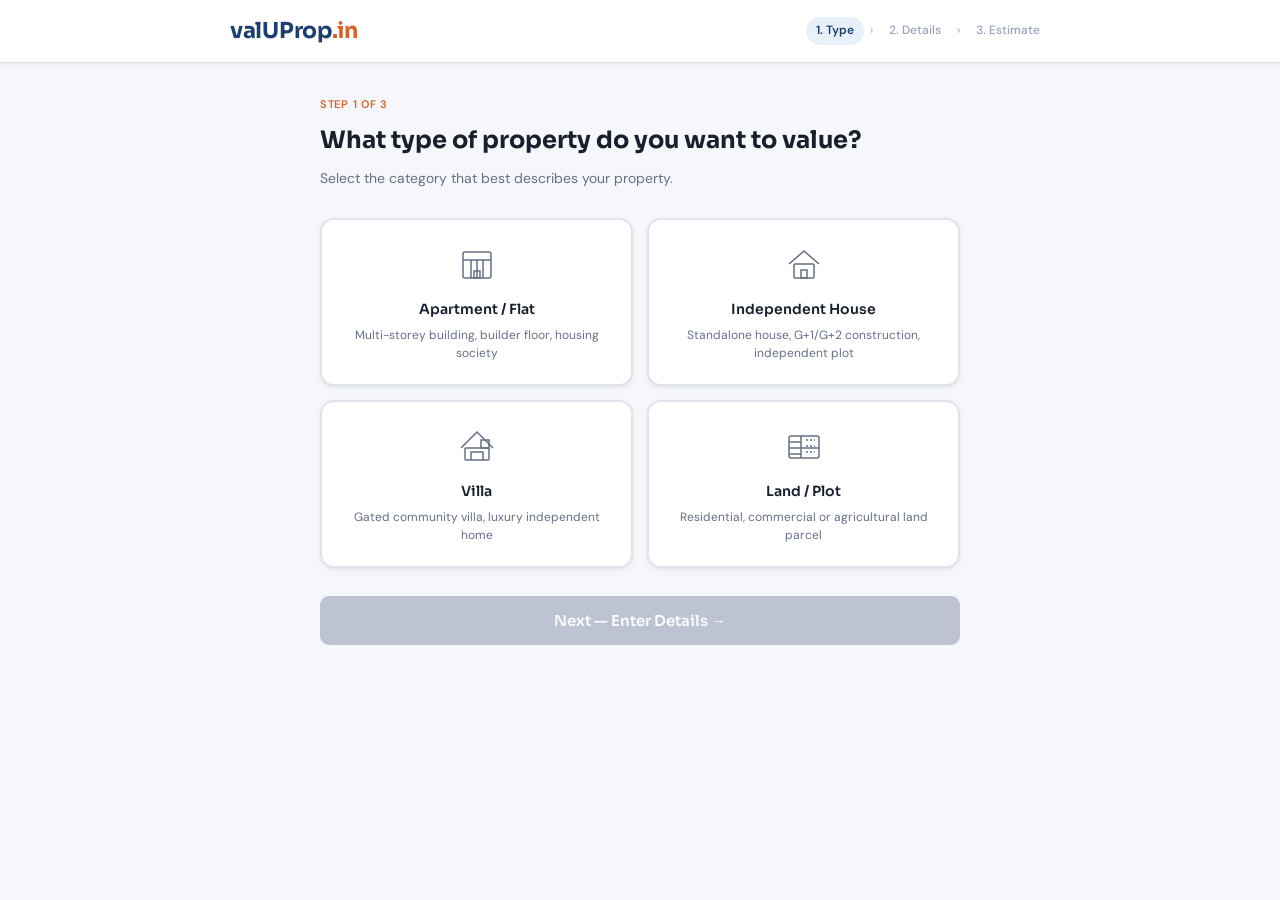
==== detail.html @ aa7cb52e "Initial valUProp.in MVP" ====
<!DOCTYPE html>
<html lang="en">
<head>
  <meta charset="UTF-8"/>
  <meta name="viewport" content="width=device-width, initial-scale=1.0"/>
  <title>Valuation Report — valUProp.in</title>
  <link rel="preconnect" href="https://fonts.googleapis.com">
  <link href="https://fonts.googleapis.com/css2?family=Sora:wght@400;500;600;700&family=DM+Sans:wght@400;500&display=swap" rel="stylesheet">
  <link rel="stylesheet" href="css/style.css"/>
  <style>
    /* Report-specific styles */
    .report-wrap { max-width: 680px; margin: 0 auto; padding: 24px 20px 60px; }

    .report-hero {
      background: var(--brand); border-radius: var(--radius);
      padding: 26px 28px; margin-bottom: 16px; color: white;
    }
    .report-hero-top {
      display: flex; justify-content: space-between; align-items: flex-start;
      margin-bottom: 14px;
    }
    .report-ref { font-size: 11px; opacity: 0.6; }
    .report-paid-tag {
      background: rgba(255,255,255,0.15); color: white;
      font-size: 11px; font-weight: 600; padding: 4px 12px;
      border-radius: 20px; letter-spacing: 0.4px;
    }
    .report-address { font-size: 13px; opacity: 0.75; margin-bottom: 14px; }
    .report-value-label {
      font-size: 11px; font-weight: 700; letter-spacing: 0.8px;
      text-transform: uppercase; opacity: 0.7; margin-bottom: 8px;
    }
    .report-value {
      font-family: var(--font-head); font-size: 34px; font-weight: 700;
      line-height: 1.1; margin-bottom: 6px;
    }
    .report-value-sub { font-size: 12px; opacity: 0.7; margin-bottom: 12px; }
    .confidence-pill {
      display: inline-flex; align-items: center; gap: 6px;
      padding: 5px 14px; border-radius: 20px; font-size: 13px; font-weight: 600;
    }
    .confidence-high   { background: var(--success); color: white; }
    .confidence-medium { background: #D97706; color: white; }
    .confidence-low    { background: var(--danger); color: white; }
    .confidence-warn {
      margin-top: 10px; padding: 10px 14px;
      background: rgba(255,255,255,0.1); border-radius: var(--radius-sm);
      font-size: 12px; line-height: 1.5; opacity: 0.9;
    }

    .section-card {
      background: var(--surface); border: 1px solid var(--border);
      border-radius: var(--radius); overflow: hidden;
      margin-bottom: 12px; box-shadow: var(--shadow-sm);
    }
    .section-head {
      display: flex; align-items: center; gap: 10px;
      padding: 13px 18px; border-bottom: 1px solid var(--border);
      background: var(--bg);
    }
    .section-letter {
      width: 28px; height: 28px; border-radius: 7px;
      background: var(--brand); color: white;
      font-family: var(--font-head); font-size: 13px; font-weight: 700;
      display: flex; align-items: center; justify-content: center; flex-shrink: 0;
    }
    .section-title {
      font-family: var(--font-head); font-size: 14px; font-weight: 600;
      color: var(--text);
    }
    .section-body { padding: 16px 18px; }
    .section-body p {
      font-size: 14px; color: var(--muted); line-height: 1.7; margin: 0;
    }

    .data-table { width: 100%; border-collapse: collapse; }
    .data-table td {
      padding: 10px 0; border-bottom: 1px solid var(--border);
      font-size: 13px;
    }
    .data-table td:first-child { color: var(--muted); }
    .data-table td:last-child {
      text-align: right; color: var(--text); font-weight: 500;
    }
    .data-table tr:last-child td { border-bottom: none; }

    .risk-list {
      list-style: none; display: flex; flex-direction: column; gap: 8px;
    }
    .risk-list li {
      display: flex; gap: 10px; align-items: flex-start;
      font-size: 14px; color: var(--muted); line-height: 1.55;
    }
    .risk-dot {
      width: 6px; height: 6px; border-radius: 50%; background: var(--accent);
      flex-shrink: 0; margin-top: 6px;
    }

    .comp-list { display: flex; flex-direction: column; gap: 0; }
    .comp-item {
      padding: 12px 0; border-bottom: 1px solid var(--border);
      display: flex; justify-content: space-between; align-items: flex-start;
      gap: 12px;
    }
    .comp-item:last-child { border-bottom: none; }
    .comp-desc { font-size: 13px; color: var(--text); font-weight: 500; margin-bottom: 2px; }
    .comp-source { font-size: 12px; color: var(--muted-light); }
    .comp-price { font-size: 14px; font-weight: 600; color: var(--brand); white-space: nowrap; }

    .disclaimer-card {
      background: var(--bg); border: 1px solid var(--border);
      border-radius: var(--radius-sm); padding: 14px 18px;
      font-size: 12px; color: var(--muted-light); line-height: 1.65;
      margin-bottom: 12px;
    }

    .report-actions { display: flex; gap: 10px; margin-bottom: 24px; }
    .btn-print {
      flex: 1; padding: 13px; background: var(--brand); color: white;
      border: none; border-radius: var(--radius-sm);
      font-size: 14px; font-weight: 600; font-family: var(--font-head);
      cursor: pointer; transition: all 0.15s;
    }
    .btn-print:hover { background: var(--brand-dark); }
    .btn-share {
      padding: 13px 20px; background: none; color: var(--brand);
      border: 1.5px solid var(--brand); border-radius: var(--radius-sm);
      font-size: 14px; font-weight: 600; font-family: var(--font-body);
      cursor: pointer; transition: all 0.15s; white-space: nowrap;
    }
    .btn-share:hover { background: var(--brand-light); }

    /* Loading state */
    .report-loading {
      text-align: center; padding: 80px 20px;
    }
    .report-loading .spinner-ring {
      width: 52px; height: 52px; margin: 0 auto 20px;
      border: 3px solid var(--brand-light); border-top-color: var(--brand);
      border-radius: 50%; animation: spin 0.9s linear infinite;
    }
    @keyframes spin { to { transform: rotate(360deg); } }

    @media print {
      .navbar, .report-actions, .btn-back-nav { display: none !important; }
      .report-wrap { padding: 0; }
      .section-card { break-inside: avoid; }
    }
  </style>
</head>
<body>

  <nav class="navbar">
    <div class="nav-inner">
      <a href="index.html" class="logo">valUProp<span class="logo-dot">.in</span></a>
      <a href="estimate.html" class="btn-back-nav">New estimate →</a>
    </div>
  </nav>

  <main class="report-wrap">

    <!-- Loading state (shown while polling) -->
    <div class="report-loading" id="report-loading">
      <div class="spinner-ring"></div>
      <div style="font-family:var(--font-head);font-size:18px;font-weight:600;margin-bottom:8px;">
        Generating your report…
      </div>
      <p style="font-size:14px;color:var(--muted);">
        Our AI is analysing your property. This takes 10–20 seconds.
      </p>
    </div>

    <!-- Report content (hidden until loaded) -->
    <div id="report-content" style="display:none;">

      <!-- Hero banner -->
      <div class="report-hero">
        <div class="report-hero-top">
          <div class="report-ref" id="r-ref">VUP-00000</div>
          <div class="report-paid-tag">✓ Report Unlocked</div>
        </div>
        <div class="report-address" id="r-address">Property address</div>
        <div class="report-value-label">ESTIMATED MARKET VALUE</div>
        <div class="report-value" id="r-value">Loading…</div>
        <div class="report-value-sub">Excl. registration charges &amp; taxes</div>
        <div class="confidence-pill" id="r-confidence-pill">
          <span id="r-confidence-text">Loading…</span>
        </div>
        <div id="r-confidence-warn" class="confidence-warn" style="display:none;">
          ⚠️ Confidence below 70% — we recommend consulting a registered valuer before transacting.
        </div>
      </div>

      <!-- Actions -->
      <div class="report-actions">
        <button class="btn-print" id="btn-download" onclick="downloadPdf()">⬇ Download PDF</button>
        <button class="btn-print" onclick="window.print()" style="background:var(--muted);">🖨️ Print</button>
        <button class="btn-share" onclick="shareReport()">📲 Share</button>
      </div>

      <!-- Section A -->
      <div class="section-card">
        <div class="section-head">
          <div class="section-letter">A</div>
          <div class="section-title">Asset Overview</div>
        </div>
        <div class="section-body"><p id="sec-a"></p></div>
      </div>

      <!-- Section B -->
      <div class="section-card">
        <div class="section-head">
          <div class="section-letter">B</div>
          <div class="section-title">Micro-Market Context</div>
        </div>
        <div class="section-body"><p id="sec-b"></p></div>
      </div>

      <!-- Section C -->
      <div class="section-card">
        <div class="section-head">
          <div class="section-letter">C</div>
          <div class="section-title">Observed Pricing Signals</div>
        </div>
        <div class="section-body">
          <table class="data-table" id="sec-c-table" style="margin-bottom:12px;"></table>
          <p id="sec-c-content" style="font-size:13px;color:var(--muted);line-height:1.65;"></p>
        </div>
      </div>

      <!-- Section D -->
      <div class="section-card">
        <div class="section-head">
          <div class="section-letter">D</div>
          <div class="section-title">Valuation Build-Up</div>
        </div>
        <div class="section-body">
          <table class="data-table" id="sec-d-table" style="margin-bottom:12px;"></table>
          <p id="sec-d-content" style="font-size:13px;color:var(--muted);line-height:1.65;"></p>
        </div>
      </div>

      <!-- Section E -->
      <div class="section-card" style="border-color: var(--brand);">
        <div class="section-head" style="background: var(--brand-light);">
          <div class="section-letter">E</div>
          <div class="section-title">Independent Value Opinion</div>
        </div>
        <div class="section-body">
          <div id="sec-e-range" style="font-family:var(--font-head);font-size:22px;font-weight:700;
            color:var(--brand);margin-bottom:8px;"></div>
          <p id="sec-e-content" style="font-size:14px;color:var(--muted);line-height:1.65;margin:0;"></p>
        </div>
      </div>

      <!-- Section F -->
      <div class="section-card">
        <div class="section-head">
          <div class="section-letter">F</div>
          <div class="section-title">Risk &amp; Due Diligence Focus Areas</div>
        </div>
        <div class="section-body">
          <ul class="risk-list" id="sec-f-list"></ul>
        </div>
      </div>

      <!-- Comparables -->
      <div class="section-card" id="comp-card" style="display:none;">
        <div class="section-head">
          <div class="section-letter" style="background:var(--muted);">~</div>
          <div class="section-title">Comparable Pricing References</div>
        </div>
        <div class="section-body">
          <div class="comp-list" id="comp-list"></div>
        </div>
      </div>

      <!-- Disclaimer -->
      <div class="disclaimer-card" id="sec-g"></div>

      <div style="text-align:center;font-size:12px;color:var(--muted-light);padding-bottom:8px;">
        Report emailed to <span id="r-email">your email address</span>.
        Valid for 48 hours from generation. Ref: <span id="r-ref-bottom"></span>
      </div>

    </div><!-- end report-content -->
  </main>

  <script src="js/estimate.js"></script>
  <script src="js/detail.js"></script>
</body>
</html>
---- css/style.css ----
/* =============================================
   ValUprop.in — Stylesheet (Mobile-First)
   ============================================= */

@import url('https://fonts.googleapis.com/css2?family=Sora:wght@400;500;600;700&family=DM+Sans:wght@400;500&display=swap');

*, *::before, *::after { box-sizing: border-box; margin: 0; padding: 0; }

:root {
  --brand:         #1B3F6E;
  --brand-dark:    #122d52;
  --brand-light:   #E8F0FA;
  --brand-mid:     #3461A0;
  --accent:        #D95F2B;
  --accent-light:  #FDF0EA;
  --gold:          #C49A3C;
  --gold-light:    #FBF5E4;
  --success:       #1A7A4A;
  --success-light: #E5F5EE;
  --danger:        #B91C1C;
  --bg:            #F6F7FA;
  --surface:       #FFFFFF;
  --border:        #E0E4EC;
  --border-dark:   #C5CBDA;
  --text:          #18202E;
  --muted:         #657085;
  --muted-light:   #98A2B8;
  --radius:        14px;
  --radius-sm:     9px;
  --shadow-sm:     0 1px 3px rgba(0,0,0,0.06), 0 2px 8px rgba(0,0,0,0.04);
  --shadow:        0 2px 8px rgba(0,0,0,0.07), 0 6px 24px rgba(0,0,0,0.05);
  --font-head:     'Sora', sans-serif;
  --font-body:     'DM Sans', sans-serif;
}

html { font-size: 16px; scroll-behavior: smooth; }
body { font-family: var(--font-body); background: var(--bg); color: var(--text); line-height: 1.65; min-height: 100vh; }
a { color: var(--brand); text-decoration: none; }
a:hover { text-decoration: underline; }
button { cursor: pointer; font-family: var(--font-body); }

/* =============================================
   NAVBAR
   ============================================= */
.navbar {
  background: var(--surface);
  border-bottom: 1px solid var(--border);
  position: sticky; top: 0; z-index: 100;
  box-shadow: 0 1px 4px rgba(0,0,0,0.05);
}
.nav-inner {
  max-width: 860px; margin: 0 auto;
  padding: 13px 20px;
  display: flex; align-items: center; justify-content: space-between; gap: 16px;
}
.logo {
  font-family: var(--font-head); font-size: 22px; font-weight: 700;
  color: var(--brand); display: inline-flex; align-items: center; gap: 0;
  text-decoration: none; letter-spacing: -0.3px;
}
.logo-icon {
  width: 30px; height: 30px; background: var(--brand);
  border-radius: 7px; display: flex; align-items: center; justify-content: center;
  flex-shrink: 0;
}
.logo-dot { color: var(--accent); }
.nav-links { display: flex; gap: 22px; }
.nav-links a { font-size: 14px; color: var(--muted); font-weight: 500; }
.nav-links a:hover { color: var(--brand); text-decoration: none; }
.nav-cta {
  font-size: 13px; font-weight: 600;
  padding: 8px 16px; border-radius: 20px;
  background: var(--brand); color: white;
  white-space: nowrap; font-family: var(--font-head);
}
.nav-cta:hover { background: var(--brand-dark); text-decoration: none; }
.btn-back-nav {
  font-size: 13px; color: var(--muted);
  padding: 7px 14px; border: 1px solid var(--border);
  border-radius: 20px; background: var(--bg); font-weight: 500;
  transition: all 0.15s;
}
.btn-back-nav:hover { color: var(--brand); border-color: var(--brand); background: var(--brand-light); text-decoration: none; }

/* Progress steps (estimate flow) */
.progress-bar-wrap {
  display: flex; align-items: center; gap: 6px;
}
.progress-step {
  font-size: 12px; font-weight: 500; color: var(--muted-light);
  padding: 4px 10px; border-radius: 20px;
}
.progress-step.active {
  background: var(--brand-light); color: var(--brand); font-weight: 600;
}
.progress-step.done { color: var(--success); }
.progress-sep { font-size: 12px; color: var(--muted-light); }

/* =============================================
   LANDING PAGE — HERO
   ============================================= */
.landing-body { background: var(--surface); }

.hero-section {
  max-width: 860px; margin: 0 auto;
  padding: 48px 20px 60px;
  display: grid;
  grid-template-columns: 1fr 1fr;
  gap: 40px;
  align-items: start;
}
.hero-inner { padding-top: 8px; }
.hero-eyebrow {
  font-size: 12px; font-weight: 600; letter-spacing: 0.6px;
  text-transform: uppercase; color: var(--accent);
  margin-bottom: 16px;
}
.hero-h1 {
  font-family: var(--font-head); font-size: 42px; font-weight: 700;
  line-height: 1.15; color: var(--text); margin-bottom: 18px;
}
.hero-accent { color: var(--accent); }
.hero-sub {
  font-size: 17px; color: var(--muted); line-height: 1.65;
  margin-bottom: 28px;
}
.cta-btn-hero {
  display: inline-block;
  background: var(--accent); color: white;
  font-family: var(--font-head); font-size: 16px; font-weight: 600;
  padding: 15px 28px; border-radius: var(--radius-sm);
  border: none; text-decoration: none; transition: all 0.15s;
  margin-bottom: 14px;
}
.cta-btn-hero:hover { background: #c0511f; transform: translateY(-1px); text-decoration: none; }
.hero-note { font-size: 12px; color: var(--muted-light); margin-bottom: 36px; }

.trust-badges { display: flex; flex-direction: column; gap: 14px; }
.trust-badge {
  display: flex; align-items: flex-start; gap: 12px;
  padding: 13px 16px;
  background: var(--bg); border: 1px solid var(--border);
  border-radius: var(--radius-sm);
}
.trust-icon-wrap {
  width: 36px; height: 36px; border-radius: 8px;
  background: var(--brand-light); color: var(--brand);
  display: flex; align-items: center; justify-content: center; flex-shrink: 0;
}
.trust-title { font-size: 14px; font-weight: 600; color: var(--text); margin-bottom: 2px; }
.trust-sub { font-size: 12px; color: var(--muted); }

/* Sample report card */
.sample-wrap { position: relative; }
.sample-label {
  font-size: 11px; font-weight: 600; letter-spacing: 0.6px;
  text-transform: uppercase; color: var(--muted); margin-bottom: 10px;
}
.sample-card {
  background: var(--surface); border: 1px solid var(--border);
  border-radius: var(--radius); box-shadow: var(--shadow);
  overflow: hidden;
}
.sample-header {
  background: var(--brand); padding: 14px 18px;
  display: flex; align-items: center; justify-content: space-between;
}
.sample-brand {
  font-family: var(--font-head); font-size: 16px; font-weight: 700; color: white;
}
.sample-brand span { color: #FFD580; }
.sample-type-tag {
  font-size: 11px; color: rgba(255,255,255,0.7);
  background: rgba(255,255,255,0.12); padding: 3px 10px; border-radius: 20px;
}
.sample-address {
  padding: 12px 18px; font-size: 13px; color: var(--muted);
  border-bottom: 1px solid var(--border);
}
.sample-value-block {
  padding: 16px 18px; border-bottom: 1px solid var(--border);
}
.sample-value-label { font-size: 11px; font-weight: 600; letter-spacing: 0.5px; text-transform: uppercase; color: var(--muted); margin-bottom: 6px; }
.sample-value {
  font-family: var(--font-head); font-size: 24px; font-weight: 700;
  color: var(--brand); margin-bottom: 4px;
}
.sample-confidence {
  font-size: 12px; color: var(--success);
  background: var(--success-light); display: inline-block;
  padding: 2px 10px; border-radius: 20px;
}
.sample-sections { padding: 10px 0; }
.sample-sec {
  padding: 7px 18px; font-size: 13px; color: var(--text);
  border-bottom: 1px solid var(--border); display: flex; align-items: center; gap: 8px;
}
.sample-sec:last-child { border-bottom: none; }
.sample-sec-blur {
  filter: blur(4px); color: var(--muted); user-select: none;
  opacity: 0.5;
}
.sample-unlock {
  padding: 12px 18px; text-align: center;
  font-size: 13px; font-weight: 600; color: var(--accent);
  background: var(--accent-light); cursor: pointer;
}

/* =============================================
   LANDING SECTIONS
   ============================================= */
.section {
  padding: 64px 20px;
  background: var(--bg);
}
.section:nth-child(even) { background: var(--surface); }
.section-inner { max-width: 860px; margin: 0 auto; }
.section-eyebrow {
  font-size: 11px; font-weight: 600; letter-spacing: 0.8px;
  text-transform: uppercase; color: var(--accent); margin-bottom: 10px;
}
.section-h2 {
  font-family: var(--font-head); font-size: 28px; font-weight: 700;
  color: var(--text); margin-bottom: 36px;
}
.section-cta-wrap { text-align: center; margin-top: 36px; }
.cta-btn {
  display: inline-block;
  background: var(--brand); color: white;
  font-family: var(--font-head); font-size: 15px; font-weight: 600;
  padding: 14px 28px; border-radius: var(--radius-sm);
  border: none; text-decoration: none; transition: all 0.15s;
}
.cta-btn:hover { background: var(--brand-dark); transform: translateY(-1px); text-decoration: none; }

/* Steps grid */
.steps-grid {
  display: flex; align-items: flex-start;
  gap: 12px; flex-wrap: wrap;
}
.step-card {
  flex: 1; min-width: 160px;
  background: var(--surface); border: 1px solid var(--border);
  border-radius: var(--radius); padding: 20px 18px;
  box-shadow: var(--shadow-sm);
}
.step-num {
  width: 36px; height: 36px; border-radius: 50%;
  background: var(--brand); color: white;
  font-family: var(--font-head); font-size: 16px; font-weight: 700;
  display: flex; align-items: center; justify-content: center;
  margin-bottom: 12px;
}
.step-title { font-size: 14px; font-weight: 600; color: var(--text); margin-bottom: 6px; }
.step-desc { font-size: 13px; color: var(--muted); line-height: 1.55; }
.step-arrow { font-size: 22px; color: var(--muted-light); padding-top: 30px; flex-shrink: 0; }

/* Report sections grid */
.report-sections-grid {
  display: grid; grid-template-columns: 1fr 1fr;
  gap: 14px;
}
.report-sec-item {
  display: flex; gap: 14px; align-items: flex-start;
  padding: 16px 18px;
  background: var(--surface); border: 1px solid var(--border);
  border-radius: var(--radius-sm);
  box-shadow: var(--shadow-sm);
}
.report-sec-letter {
  width: 32px; height: 32px; border-radius: 8px;
  background: var(--brand); color: white;
  font-family: var(--font-head); font-size: 14px; font-weight: 700;
  display: flex; align-items: center; justify-content: center; flex-shrink: 0;
}
.report-sec-title { font-size: 14px; font-weight: 600; color: var(--text); margin-bottom: 4px; }
.report-sec-desc { font-size: 13px; color: var(--muted); line-height: 1.5; }

/* FAQ */
.faq-inner { max-width: 680px; }
.faq-list { display: flex; flex-direction: column; gap: 0; }
.faq-item { border-bottom: 1px solid var(--border); }
.faq-item:first-child { border-top: 1px solid var(--border); }
.faq-q {
  display: flex; justify-content: space-between; align-items: center;
  width: 100%; padding: 18px 0;
  background: none; border: none; text-align: left;
  font-size: 15px; font-weight: 500; color: var(--text); gap: 12px;
  cursor: pointer;
}
.faq-q:hover { color: var(--brand); }
.faq-chevron { font-size: 22px; font-weight: 400; color: var(--muted); flex-shrink: 0; }
.faq-a {
  font-size: 14px; color: var(--muted); line-height: 1.7;
  max-height: 0; overflow: hidden; transition: max-height 0.3s ease, padding 0.2s;
  padding-bottom: 0;
}
.faq-item.open .faq-a {
  max-height: 300px; padding-bottom: 18px;
}

/* FOOTER */
.footer {
  background: #111827; color: white;
  padding: 48px 20px 24px;
}
.footer-inner { max-width: 860px; margin: 0 auto; }
.footer-top {
  display: grid; grid-template-columns: 1fr 2fr;
  gap: 40px; margin-bottom: 36px;
}
.footer-brand .logo { color: white; }
.footer-brand .logo-dot { color: #FFD580; }
.footer-tagline { font-size: 13px; color: #9CA3AF; line-height: 1.6; margin-top: 8px; }
.footer-links-wrap { display: grid; grid-template-columns: 1fr 1fr 1fr; gap: 20px; }
.footer-col-head { font-size: 11px; font-weight: 600; letter-spacing: 0.7px; text-transform: uppercase; color: #6B7280; margin-bottom: 12px; }
.footer-link { display: block; font-size: 13px; color: #9CA3AF; margin-bottom: 8px; }
.footer-link:hover { color: white; text-decoration: none; }
.footer-bottom {
  border-top: 1px solid #1F2937; padding-top: 20px;
  display: flex; flex-direction: column; gap: 6px;
}
.footer-bottom p { font-size: 12px; color: #4B5563; }

/* =============================================
   ESTIMATE FLOW
   ============================================= */
.form-main {
  max-width: 680px; margin: 0 auto; padding: 32px 20px 60px;
}
.form-step { display: none; }
.form-step.active { display: block; }

.form-header { margin-bottom: 28px; }
.form-step-label {
  font-size: 11px; font-weight: 600; letter-spacing: 0.7px;
  text-transform: uppercase; color: var(--accent); margin-bottom: 8px;
}
.form-h1 {
  font-family: var(--font-head); font-size: 24px; font-weight: 700;
  color: var(--text); margin-bottom: 6px;
}
.form-sub { font-size: 14px; color: var(--muted); }

/* Property type cards */
.prop-type-grid {
  display: grid; grid-template-columns: 1fr 1fr;
  gap: 14px; margin-bottom: 28px;
}
.prop-type-card {
  padding: 22px 18px; border-radius: var(--radius);
  border: 2px solid var(--border);
  background: var(--surface); cursor: pointer;
  text-align: center; transition: all 0.15s;
  box-shadow: var(--shadow-sm);
}
.prop-type-card:hover {
  border-color: var(--brand-mid); background: var(--brand-light);
}
.prop-type-card.selected {
  border-color: var(--brand); background: var(--brand-light);
  box-shadow: 0 0 0 3px rgba(27,63,110,0.1);
}
.prop-type-icon {
  margin: 0 auto 12px;
  color: var(--muted); width: 44px; height: 44px;
  display: flex; align-items: center; justify-content: center;
}
.prop-type-card.selected .prop-type-icon { color: var(--brand); }
.prop-type-name {
  font-family: var(--font-head); font-size: 14px; font-weight: 600;
  color: var(--text); margin-bottom: 5px;
}
.prop-type-desc { font-size: 12px; color: var(--muted); line-height: 1.5; }

/* Form card */
.form-card {
  background: var(--surface); border: 1px solid var(--border);
  border-radius: var(--radius); box-shadow: var(--shadow);
  overflow: hidden; margin-bottom: 20px;
}
.form-section { padding: 20px 22px; }
.form-divider { height: 1px; background: var(--border); }
.section-label {
  font-size: 11px; font-weight: 600; letter-spacing: 0.7px;
  text-transform: uppercase; color: var(--muted-light); margin-bottom: 14px;
}

/* Fields */
.field-full { margin-bottom: 14px; }
.field-row { display: flex; gap: 14px; margin-bottom: 14px; }
.field-row:last-child { margin-bottom: 0; }
.field { flex: 1; min-width: 0; }
.field label, .field-full label {
  display: block; font-size: 12px; font-weight: 500;
  color: var(--muted); margin-bottom: 6px;
}
.field input, .field select, .field-full input, .field-full select {
  width: 100%; height: 42px; padding: 0 12px;
  border: 1px solid var(--border); border-radius: var(--radius-sm);
  background: var(--bg); color: var(--text);
  font-size: 14px; font-family: var(--font-body);
  appearance: none; transition: border-color 0.15s;
}
.field input:focus, .field select:focus,
.field-full input:focus, .field-full select:focus {
  outline: none; border-color: var(--brand); background: var(--surface);
}
.field-hint { font-size: 11px; color: var(--muted-light); margin-top: 5px; }

/* Address suggestions */
.address-suggestions {
  position: absolute; z-index: 50; width: 100%;
  background: var(--surface); border: 1px solid var(--border-dark);
  border-top: none; border-radius: 0 0 var(--radius-sm) var(--radius-sm);
  box-shadow: var(--shadow); max-height: 220px; overflow-y: auto;
}
.suggestion-item {
  padding: 11px 14px; font-size: 13px; color: var(--text);
  cursor: pointer; border-bottom: 1px solid var(--border);
}
.suggestion-item:hover { background: var(--brand-light); color: var(--brand); }
.suggestion-item:last-child { border-bottom: none; }
.field-full { position: relative; }

/* BHK grid */
.bhk-grid {
  display: grid; grid-template-columns: repeat(5, 1fr); gap: 8px;
}
.bhk-btn {
  padding: 10px 0; border-radius: var(--radius-sm);
  border: 1.5px solid var(--border); background: var(--bg);
  font-size: 13px; font-weight: 500; color: var(--muted);
  text-align: center; cursor: pointer; transition: all 0.12s;
  font-family: var(--font-body);
}
.bhk-btn:hover, .bhk-btn.selected {
  border-color: var(--brand); color: var(--brand); background: var(--brand-light); font-weight: 600;
}

/* Buttons */
.next-btn {
  display: block; width: 100%; padding: 15px;
  background: var(--brand); color: white;
  border: none; border-radius: var(--radius-sm);
  font-size: 15px; font-weight: 600; font-family: var(--font-head);
  transition: all 0.15s; margin-bottom: 12px;
}
.next-btn:hover:not(:disabled) { background: var(--brand-dark); transform: translateY(-1px); }
.next-btn:disabled { background: var(--muted-light); cursor: not-allowed; opacity: 0.6; }

.back-btn-form {
  padding: 12px 20px; background: none;
  border: 1px solid var(--border); border-radius: var(--radius-sm);
  font-size: 14px; color: var(--muted); font-family: var(--font-body);
  transition: all 0.15s;
}
.back-btn-form:hover { border-color: var(--brand); color: var(--brand); }

.step2-actions { display: flex; gap: 12px; align-items: center; }
.step2-actions .next-btn { flex: 1; margin: 0; }
.form-disclaimer { font-size: 11px; color: var(--muted-light); text-align: center; margin-top: 14px; }

/* =============================================
   LOADING PAGE
   ============================================= */
.loading-main {
  max-width: 480px; margin: 0 auto;
  padding: 60px 20px;
}
.loading-wrap { text-align: center; }
.loading-anim {
  width: 72px; height: 72px; margin: 0 auto 28px;
  position: relative;
}
.loading-ring {
  width: 72px; height: 72px;
  border: 3px solid var(--brand-light);
  border-top-color: var(--brand);
  border-radius: 50%;
  animation: spin 0.9s linear infinite;
}
.loading-shield {
  position: absolute; top: 50%; left: 50%;
  transform: translate(-50%, -50%);
  width: 36px; height: 36px; border-radius: 8px;
  background: var(--brand);
  display: flex; align-items: center; justify-content: center;
}
@keyframes spin { to { transform: rotate(360deg); } }
.loading-title {
  font-family: var(--font-head); font-size: 22px; font-weight: 600;
  margin-bottom: 8px; color: var(--text);
}
.loading-sub { font-size: 14px; color: var(--muted); margin-bottom: 36px; }

.loading-steps {
  display: flex; flex-direction: column; gap: 12px;
  margin-bottom: 28px; text-align: left;
}
.loading-step {
  display: flex; align-items: center; gap: 14px;
  padding: 13px 16px;
  background: var(--surface); border: 1px solid var(--border);
  border-radius: var(--radius-sm);
}
.ls-dot {
  width: 10px; height: 10px; border-radius: 50%; flex-shrink: 0;
}
.ls-dot.pending { background: var(--border-dark); }
.ls-dot.active { background: var(--accent); animation: pulse 0.8s ease-in-out infinite; }
.ls-dot.done { background: var(--success); }
@keyframes pulse { 0%,100%{opacity:1} 50%{opacity:0.3} }
.ls-text { display: flex; justify-content: space-between; align-items: center; flex: 1; }
.ls-label { font-size: 13px; color: var(--text); }
.ls-status { font-size: 12px; color: var(--muted-light); }

.loading-progress-bar {
  height: 6px; background: var(--border);
  border-radius: 3px; overflow: hidden; margin-bottom: 8px;
}
.loading-progress-fill {
  height: 100%; background: var(--brand); border-radius: 3px;
  width: 0; transition: width 0.6s ease;
}
.loading-pct { font-size: 12px; color: var(--muted); }

/* =============================================
   RESULTS PAGE
   ============================================= */
.results-main { max-width: 640px; margin: 0 auto; padding: 0 20px 60px; }

.results-property-bar {
  padding: 14px 0; border-bottom: 1px solid var(--border); margin-bottom: 24px;
}
.rpb-inner { display: flex; align-items: center; gap: 10px; }
.rpb-type-badge {
  font-size: 11px; font-weight: 600; padding: 4px 12px; border-radius: 20px;
  background: var(--brand-light); color: var(--brand);
}
.rpb-address { font-size: 14px; color: var(--muted); }

.free-estimate-block {
  background: var(--brand); border-radius: var(--radius);
  padding: 28px 26px; margin-bottom: 14px; color: white;
}
.feb-label {
  font-size: 11px; font-weight: 700; letter-spacing: 0.8px;
  opacity: 0.7; margin-bottom: 10px; text-transform: uppercase;
}
.feb-value {
  font-family: var(--font-head); font-size: 36px; font-weight: 700;
  margin-bottom: 6px; line-height: 1.1;
}
.feb-sub { font-size: 13px; opacity: 0.75; }

.teaser-insight-card {
  display: flex; align-items: flex-start; gap: 10px;
  padding: 14px 16px; border-radius: var(--radius-sm);
  background: var(--success-light); border: 1px solid #b6e0ca;
  font-size: 14px; color: #1a4730; margin-bottom: 20px;
}
.tic-icon { flex-shrink: 0; color: var(--success); margin-top: 1px; }

/* Blurred preview */
.blurred-preview {
  background: var(--surface); border: 1px solid var(--border);
  border-radius: var(--radius); overflow: hidden;
  margin-bottom: 20px; position: relative;
}
.bp-label {
  padding: 12px 18px; font-size: 11px; font-weight: 600; letter-spacing: 0.6px;
  text-transform: uppercase; color: var(--muted); border-bottom: 1px solid var(--border);
  background: var(--bg);
}
.bp-sections { padding: 0; }
.bp-sec {
  display: flex; align-items: flex-start; gap: 12px;
  padding: 12px 18px; border-bottom: 1px solid var(--border);
}
.bp-sec:last-child { border-bottom: none; }
.bp-sec-letter {
  width: 26px; height: 26px; border-radius: 6px;
  background: var(--brand); color: white;
  font-family: var(--font-head); font-size: 12px; font-weight: 700;
  display: flex; align-items: center; justify-content: center; flex-shrink: 0;
}
.bp-sec-title { font-size: 13px; font-weight: 600; color: var(--text); margin-bottom: 2px; }
.bp-sec-text { font-size: 12px; color: var(--muted); }
.bp-blurred { filter: blur(5px); user-select: none; opacity: 0.5; pointer-events: none; }
.bp-overlay {
  position: absolute; bottom: 0; left: 0; right: 0;
  background: linear-gradient(to top, rgba(255,255,255,0.98) 40%, rgba(255,255,255,0.6));
  padding: 28px 18px 18px;
  display: flex; align-items: center; justify-content: center; gap: 10px;
}
.bp-lock-icon {
  width: 32px; height: 32px; border-radius: 50%; background: var(--brand);
  display: flex; align-items: center; justify-content: center; flex-shrink: 0;
}
.bp-overlay-text { font-size: 14px; font-weight: 600; color: var(--brand); }

/* Lead capture card */
.lead-capture-card {
  background: var(--gold-light); border: 2px solid var(--gold);
  border-radius: var(--radius); overflow: hidden; margin-bottom: 16px;
}
.lcc-head {
  background: var(--gold); padding: 16px 20px;
  display: flex; align-items: center; gap: 16px;
}
.lcc-price-badge {
  background: #2a1800; color: var(--gold);
  font-family: var(--font-head); font-size: 22px; font-weight: 700;
  padding: 10px 16px; border-radius: var(--radius-sm); flex-shrink: 0;
}
.lcc-title {
  font-family: var(--font-head); font-size: 15px; font-weight: 700;
  color: #2a1800; margin-bottom: 3px;
}
.lcc-sub { font-size: 12px; color: #4a3010; }
.lcc-form { padding: 18px 20px; }
.lcc-error { font-size: 13px; color: var(--danger); margin-bottom: 10px; min-height: 18px; }

.unlock-btn {
  display: block; width: 100%; padding: 15px;
  background: var(--accent); color: white; border: none;
  border-radius: var(--radius-sm);
  font-size: 15px; font-weight: 600; font-family: var(--font-head);
  transition: all 0.15s; margin-bottom: 10px;
}
.unlock-btn:hover { background: #c0511f; }
.lcc-note { font-size: 11px; color: var(--muted); text-align: center; }

.results-disclaimer {
  font-size: 12px; color: var(--muted-light); text-align: center;
  padding: 12px 0 20px; line-height: 1.6;
}

/* =============================================
   PAYMENT + DETAIL (kept from original, rebranded)
   ============================================= */
.payment-container { max-width: 540px; margin: 0 auto; padding: 32px 20px 60px; }
.payment-h1 {
  font-family: var(--font-head); font-size: 22px; font-weight: 700; margin-bottom: 6px;
}
.payment-sub { font-size: 14px; color: var(--muted); margin-bottom: 24px; }
.order-box {
  background: var(--bg); border: 1px solid var(--border);
  border-radius: var(--radius); padding: 18px 20px; margin-bottom: 20px;
}
.order-row {
  display: flex; justify-content: space-between;
  font-size: 14px; padding: 7px 0; border-bottom: 1px solid var(--border);
  color: var(--muted);
}
.order-row:last-child { border-bottom: none; font-size: 16px; font-weight: 700; color: var(--text); }
.order-row span:last-child { color: var(--text); font-weight: 500; }
.security-note {
  display: flex; gap: 12px; align-items: flex-start;
  padding: 13px 16px; background: var(--bg); border: 1px solid var(--border);
  border-radius: var(--radius-sm); font-size: 13px; color: var(--muted); margin-bottom: 18px;
}
.pay-btn {
  display: block; width: 100%; padding: 15px;
  background: var(--brand); color: white; border: none;
  border-radius: var(--radius-sm);
  font-size: 15px; font-weight: 600; font-family: var(--font-head); transition: all 0.15s;
}
.pay-btn:hover { background: var(--brand-dark); }
.pay-btn:disabled { background: var(--muted-light); cursor: not-allowed; }

/* =============================================
   RESPONSIVE — MOBILE FIRST (360px+)
   ============================================= */
@media (max-width: 700px) {
  .hero-section { grid-template-columns: 1fr; gap: 28px; padding: 28px 16px 40px; }
  .hero-h1 { font-size: 30px; }
  .hero-sub { font-size: 15px; }
  .sample-wrap { order: -1; }
  .nav-links { display: none; }
  .nav-cta { font-size: 12px; padding: 7px 12px; }
  .section { padding: 40px 16px; }
  .section-h2 { font-size: 22px; }
  .steps-grid { flex-direction: column; }
  .step-arrow { transform: rotate(90deg); align-self: center; padding: 0; }
  .report-sections-grid { grid-template-columns: 1fr; }
  .footer-top { grid-template-columns: 1fr; gap: 24px; }
  .footer-links-wrap { grid-template-columns: 1fr 1fr; }
  .prop-type-grid { grid-template-columns: 1fr 1fr; }
  .bhk-grid { grid-template-columns: repeat(3, 1fr); }
  .field-row { flex-direction: column; gap: 12px; }
  .step2-actions { flex-direction: column; }
  .step2-actions .back-btn-form { width: 100%; }
  .feb-value { font-size: 28px; }
  .lcc-head { flex-direction: column; gap: 10px; }
  .progress-bar-wrap { display: none; }
}

@media print {
  .navbar, .footer, .btn-back-nav { display: none !important; }
  .results-main { padding: 0; }
}
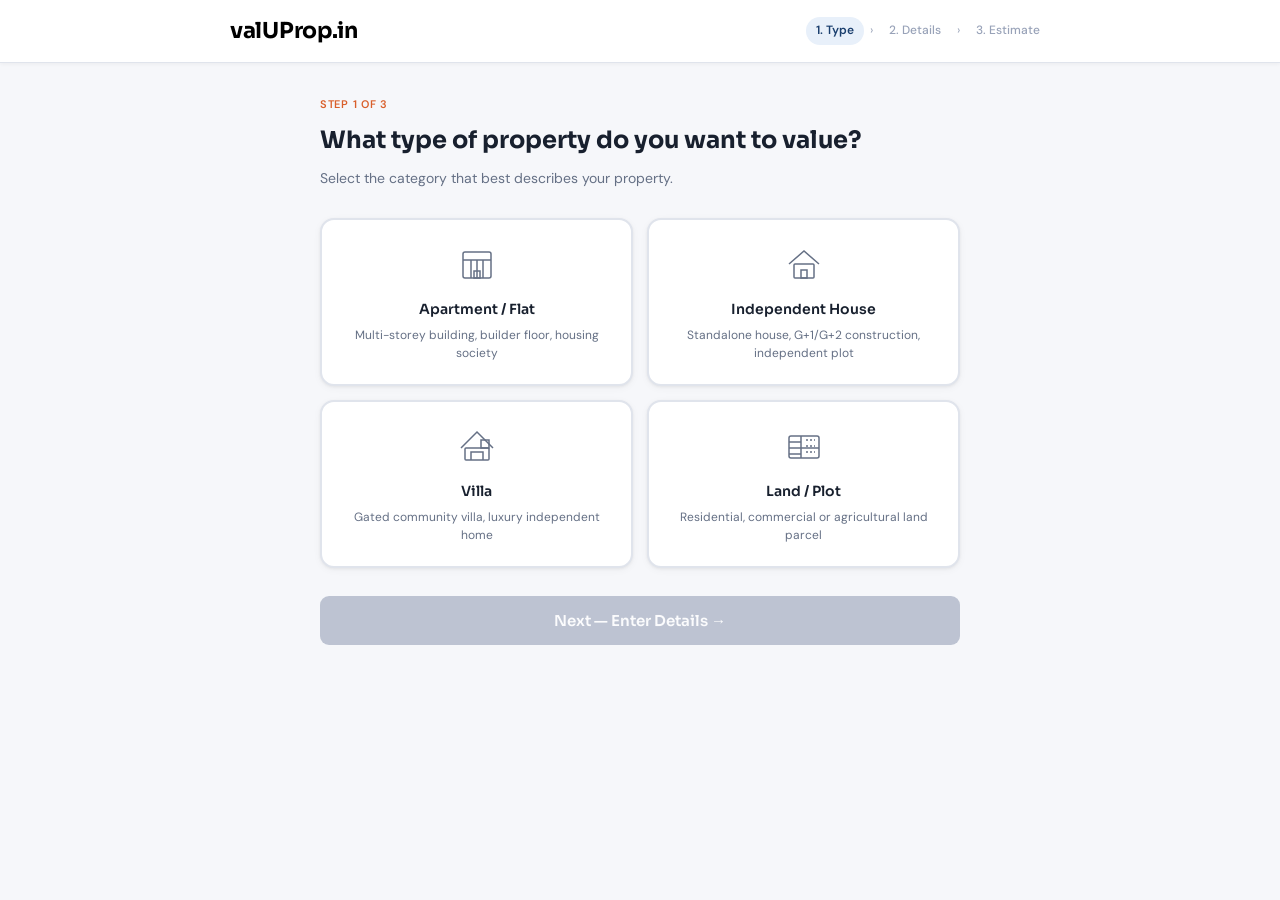
==== commit 4c67594c: "Add files via upload" ====
--- a/detail.html
+++ b/detail.html
@@ -10,7 +10,6 @@
   <style>
     /* Report-specific styles */
     .report-wrap { max-width: 680px; margin: 0 auto; padding: 24px 20px 60px; }
-
     .report-hero {
       background: var(--brand); border-radius: var(--radius);
       padding: 26px 28px; margin-bottom: 16px; color: white;
@@ -47,7 +46,6 @@
       background: rgba(255,255,255,0.1); border-radius: var(--radius-sm);
       font-size: 12px; line-height: 1.5; opacity: 0.9;
     }
-
     .section-card {
       background: var(--surface); border: 1px solid var(--border);
       border-radius: var(--radius); overflow: hidden;
@@ -72,7 +70,6 @@
     .section-body p {
       font-size: 14px; color: var(--muted); line-height: 1.7; margin: 0;
     }
-
     .data-table { width: 100%; border-collapse: collapse; }
     .data-table td {
       padding: 10px 0; border-bottom: 1px solid var(--border);
@@ -83,7 +80,6 @@
       text-align: right; color: var(--text); font-weight: 500;
     }
     .data-table tr:last-child td { border-bottom: none; }
-
     .risk-list {
       list-style: none; display: flex; flex-direction: column; gap: 8px;
     }
@@ -95,7 +91,6 @@
       width: 6px; height: 6px; border-radius: 50%; background: var(--accent);
       flex-shrink: 0; margin-top: 6px;
     }
-
     .comp-list { display: flex; flex-direction: column; gap: 0; }
     .comp-item {
       padding: 12px 0; border-bottom: 1px solid var(--border);
@@ -106,14 +101,12 @@
     .comp-desc { font-size: 13px; color: var(--text); font-weight: 500; margin-bottom: 2px; }
     .comp-source { font-size: 12px; color: var(--muted-light); }
     .comp-price { font-size: 14px; font-weight: 600; color: var(--brand); white-space: nowrap; }
-
     .disclaimer-card {
       background: var(--bg); border: 1px solid var(--border);
       border-radius: var(--radius-sm); padding: 14px 18px;
       font-size: 12px; color: var(--muted-light); line-height: 1.65;
       margin-bottom: 12px;
     }
-
     .report-actions { display: flex; gap: 10px; margin-bottom: 24px; }
     .btn-print {
       flex: 1; padding: 13px; background: var(--brand); color: white;
@@ -130,16 +123,61 @@
     }
     .btn-share:hover { background: var(--brand-light); }
 
-    /* Loading state */
+    /* ── Loading state ─────────────────────────────────────────── */
     .report-loading {
-      text-align: center; padding: 80px 20px;
+      text-align: center;
+      padding: 60px 20px 80px;
     }
     .report-loading .spinner-ring {
-      width: 52px; height: 52px; margin: 0 auto 20px;
-      border: 3px solid var(--brand-light); border-top-color: var(--brand);
+      width: 64px; height: 64px; margin: 0 auto 28px;
+      border: 4px solid var(--brand-light); border-top-color: var(--brand);
       border-radius: 50%; animation: spin 0.9s linear infinite;
     }
     @keyframes spin { to { transform: rotate(360deg); } }
+    .loading-title {
+      font-family: var(--font-head); font-size: 24px; font-weight: 700;
+      color: var(--text); margin-bottom: 8px;
+    }
+    .loading-status {
+      font-size: 16px; color: var(--brand); font-weight: 500;
+      margin-bottom: 28px; min-height: 26px;
+      transition: opacity 0.4s ease;
+    }
+    /* Progress bar container */
+    .progress-track {
+      background: var(--border); border-radius: 100px;
+      height: 8px; width: 100%; max-width: 380px;
+      margin: 0 auto 10px; overflow: hidden;
+    }
+    .progress-fill {
+      height: 100%; border-radius: 100px;
+      background: linear-gradient(90deg, var(--brand), #E8734A);
+      width: 0%;
+      transition: width 1.2s cubic-bezier(0.4, 0, 0.2, 1);
+    }
+    .progress-fill.complete {
+      background: #16A34A;
+      transition: width 0.5s ease;
+    }
+    .progress-pct {
+      font-size: 12px; color: var(--muted); margin-bottom: 24px;
+      font-variant-numeric: tabular-nums;
+    }
+    .loading-steps {
+      display: flex; flex-direction: column; gap: 6px;
+      max-width: 340px; margin: 0 auto 24px; text-align: left;
+    }
+    .loading-step {
+      display: flex; align-items: center; gap: 12px;
+      font-size: 15px; color: var(--muted-light);
+      opacity: 0.4; transition: opacity 0.5s ease;
+    }
+    .loading-step.done   { opacity: 1; color: var(--muted); }
+    .loading-step.active { opacity: 1; color: var(--text); font-weight: 500; }
+    .step-icon { font-size: 20px; width: 26px; text-align: center; flex-shrink: 0; }
+    .loading-note {
+      font-size: 14px; color: var(--muted-light); line-height: 1.65;
+    }
 
     @media print {
       .navbar, .report-actions, .btn-back-nav { display: none !important; }
@@ -149,30 +187,53 @@
   </style>
 </head>
 <body>
-
   <nav class="navbar">
     <div class="nav-inner">
       <a href="index.html" class="logo">valUProp<span class="logo-dot">.in</span></a>
       <a href="estimate.html" class="btn-back-nav">New estimate →</a>
     </div>
   </nav>
-
   <main class="report-wrap">
 
-    <!-- Loading state (shown while polling) -->
+    <!-- ── Loading state (shown while polling) ──────────────────── -->
     <div class="report-loading" id="report-loading">
-      <div class="spinner-ring"></div>
-      <div style="font-family:var(--font-head);font-size:18px;font-weight:600;margin-bottom:8px;">
-        Generating your report…
-      </div>
-      <p style="font-size:14px;color:var(--muted);">
-        Our AI is analysing your property. This takes 10–20 seconds.
+      <div class="spinner-ring" id="loading-spinner"></div>
+      <div class="loading-title">Generating your report…</div>
+      <div class="loading-status" id="loading-status">Connecting to property database…</div>
+
+      <!-- Progress bar -->
+      <div class="progress-track">
+        <div class="progress-fill" id="progress-fill"></div>
+      </div>
+      <div class="progress-pct" id="progress-pct">0%</div>
+
+      <!-- Step checklist -->
+      <div class="loading-steps">
+        <div class="loading-step active" id="step-0">
+          <span class="step-icon">🔍</span> Our AI is analysing your property
+        </div>
+        <div class="loading-step" id="step-1">
+          <span class="step-icon">📊</span> Our AI is comparing market data
+        </div>
+        <div class="loading-step" id="step-2">
+          <span class="step-icon">🧮</span> Our AI is calculating adjustments
+        </div>
+        <div class="loading-step" id="step-3">
+          <span class="step-icon">✍️</span> Our AI is writing your report
+        </div>
+        <div class="loading-step" id="step-4">
+          <span class="step-icon">📄</span> Our AI is generating your PDF
+        </div>
+      </div>
+
+      <p class="loading-note">
+        Our AI researches real-time market data for your property.<br>
+        This typically takes about <strong>60 seconds</strong> — please don't close this tab.
       </p>
     </div>
 
-    <!-- Report content (hidden until loaded) -->
+    <!-- ── Report content (hidden until loaded) ─────────────────── -->
     <div id="report-content" style="display:none;">
-
       <!-- Hero banner -->
       <div class="report-hero">
         <div class="report-hero-top">
@@ -190,14 +251,12 @@
           ⚠️ Confidence below 70% — we recommend consulting a registered valuer before transacting.
         </div>
       </div>
-
       <!-- Actions -->
       <div class="report-actions">
         <button class="btn-print" id="btn-download" onclick="downloadPdf()">⬇ Download PDF</button>
         <button class="btn-print" onclick="window.print()" style="background:var(--muted);">🖨️ Print</button>
         <button class="btn-share" onclick="shareReport()">📲 Share</button>
       </div>
-
       <!-- Section A -->
       <div class="section-card">
         <div class="section-head">
@@ -206,7 +265,6 @@
         </div>
         <div class="section-body"><p id="sec-a"></p></div>
       </div>
-
       <!-- Section B -->
       <div class="section-card">
         <div class="section-head">
@@ -215,7 +273,6 @@
         </div>
         <div class="section-body"><p id="sec-b"></p></div>
       </div>
-
       <!-- Section C -->
       <div class="section-card">
         <div class="section-head">
@@ -227,7 +284,6 @@
           <p id="sec-c-content" style="font-size:13px;color:var(--muted);line-height:1.65;"></p>
         </div>
       </div>
-
       <!-- Section D -->
       <div class="section-card">
         <div class="section-head">
@@ -239,7 +295,6 @@
           <p id="sec-d-content" style="font-size:13px;color:var(--muted);line-height:1.65;"></p>
         </div>
       </div>
-
       <!-- Section E -->
       <div class="section-card" style="border-color: var(--brand);">
         <div class="section-head" style="background: var(--brand-light);">
@@ -252,7 +307,6 @@
           <p id="sec-e-content" style="font-size:14px;color:var(--muted);line-height:1.65;margin:0;"></p>
         </div>
       </div>
-
       <!-- Section F -->
       <div class="section-card">
         <div class="section-head">
@@ -263,7 +317,6 @@
           <ul class="risk-list" id="sec-f-list"></ul>
         </div>
       </div>
-
       <!-- Comparables -->
       <div class="section-card" id="comp-card" style="display:none;">
         <div class="section-head">
@@ -274,19 +327,118 @@
           <div class="comp-list" id="comp-list"></div>
         </div>
       </div>
-
       <!-- Disclaimer -->
       <div class="disclaimer-card" id="sec-g"></div>
-
       <div style="text-align:center;font-size:12px;color:var(--muted-light);padding-bottom:8px;">
         Report emailed to <span id="r-email">your email address</span>.
         Valid for 48 hours from generation. Ref: <span id="r-ref-bottom"></span>
       </div>
-
     </div><!-- end report-content -->
   </main>
 
   <script src="js/estimate.js"></script>
   <script src="js/detail.js"></script>
+
+  <!-- ── Progress bar simulation ─────────────────────────────────
+       Runs independently of detail.js.
+       Advances to 88% over ~65s, then waits.
+       When detail.js hides #report-loading, we intercept:
+       complete to 100%, pause 700ms, then reveal the report.
+  ─────────────────────────────────────────────────────────────── -->
+  <script>
+  (function () {
+    const fill    = document.getElementById('progress-fill');
+    const pctEl   = document.getElementById('progress-pct');
+    const statusEl = document.getElementById('loading-status');
+    const spinner  = document.getElementById('loading-spinner');
+    const loading  = document.getElementById('report-loading');
+    const content  = document.getElementById('report-content');
+
+    // Steps: [targetPct, delayMs, statusMsg, activeStepIndex]
+    const TIMELINE = [
+      [  8,  1500, 'Connecting to property database…',        0 ],
+      [ 20,  6000, 'Searching MagicBricks & 99acres…',        0 ],
+      [ 35, 14000, 'Analysing comparable listings…',          1 ],
+      [ 52, 24000, 'Calculating market adjustments…',         2 ],
+      [ 68, 36000, 'Writing your 7-section report…',          3 ],
+      [ 80, 50000, 'Generating PDF & finalising…',            4 ],
+      [ 88, 65000, 'Almost ready — just a moment more…',      4 ],
+    ];
+
+    let currentPct = 0;
+    let done = false;
+
+    function setStep(idx) {
+      for (let i = 0; i < 5; i++) {
+        const el = document.getElementById('step-' + i);
+        if (!el) continue;
+        el.classList.remove('active', 'done');
+        if (i < idx)       el.classList.add('done');
+        else if (i === idx) el.classList.add('active');
+      }
+    }
+
+    function setProgress(pct, msg, stepIdx) {
+      currentPct = pct;
+      fill.style.width = pct + '%';
+      pctEl.textContent = Math.round(pct) + '%';
+      if (msg) {
+        statusEl.style.opacity = '0';
+        setTimeout(() => {
+          statusEl.textContent = msg;
+          statusEl.style.opacity = '1';
+        }, 200);
+      }
+      if (stepIdx !== undefined) setStep(stepIdx);
+    }
+
+    // Schedule timeline steps
+    TIMELINE.forEach(([pct, delay, msg, step]) => {
+      setTimeout(() => {
+        if (!done && currentPct < pct) setProgress(pct, msg, step);
+      }, delay);
+    });
+
+    // Complete to 100% and reveal content
+    function completeAndReveal() {
+      if (done) return;
+      done = true;
+
+      // Mark all steps done
+      for (let i = 0; i < 5; i++) {
+        const el = document.getElementById('step-' + i);
+        if (el) { el.classList.remove('active'); el.classList.add('done'); }
+      }
+
+      // Animate to 100%
+      fill.classList.add('complete');
+      setProgress(100, '✓ Your report is ready!', 4);
+      spinner.style.display = 'none';
+
+      // Reveal content after a short pause so user sees 100%
+      setTimeout(() => {
+        loading.style.display = 'none';
+        content.style.display  = 'block';
+        window.scrollTo({ top: 0, behavior: 'smooth' });
+      }, 800);
+    }
+
+    // Watch for detail.js hiding the loading div OR showing content
+    const obs = new MutationObserver(() => {
+      const loadingHidden  = loading.style.display === 'none';
+      const contentVisible = content.style.display  !== 'none';
+      if ((loadingHidden || contentVisible) && !done) {
+        obs.disconnect();
+        // Temporarily restore loading state so we can show 100%
+        loading.style.display = 'block';
+        content.style.display  = 'none';
+        completeAndReveal();
+      }
+    });
+    obs.observe(loading,  { attributes: true, attributeFilter: ['style'] });
+    obs.observe(content,  { attributes: true, attributeFilter: ['style'] });
+  })();
+  </script>
+
 </body>
 </html>
--- a/css/style.css
+++ b/css/style.css
@@ -53,17 +53,18 @@
   padding: 13px 20px;
   display: flex; align-items: center; justify-content: space-between; gap: 16px;
 }
+/* Logo — fully black wordmark (Set 2 #1) */
 .logo {
   font-family: var(--font-head); font-size: 22px; font-weight: 700;
-  color: var(--brand); display: inline-flex; align-items: center; gap: 0;
+  color: #000; display: inline-flex; align-items: center; gap: 0;
   text-decoration: none; letter-spacing: -0.3px;
 }
 .logo-icon {
-  width: 30px; height: 30px; background: var(--brand);
+  width: 30px; height: 30px; background: #000;
   border-radius: 7px; display: flex; align-items: center; justify-content: center;
   flex-shrink: 0;
 }
-.logo-dot { color: var(--accent); }
+.logo-dot { color: #000; }
 .nav-links { display: flex; gap: 22px; }
 .nav-links a { font-size: 14px; color: var(--muted); font-weight: 500; }
 .nav-links a:hover { color: var(--brand); text-decoration: none; }
@@ -168,7 +169,7 @@
 .sample-brand {
   font-family: var(--font-head); font-size: 16px; font-weight: 700; color: white;
 }
-.sample-brand span { color: #FFD580; }
+.sample-brand span { color: white; }
 .sample-type-tag {
   font-size: 11px; color: rgba(255,255,255,0.7);
   background: rgba(255,255,255,0.12); padding: 3px 10px; border-radius: 20px;
@@ -309,8 +310,11 @@
   display: grid; grid-template-columns: 1fr 2fr;
   gap: 40px; margin-bottom: 36px;
 }
+/* Footer logo — white on dark background (the "black" version on
+   dark would be invisible; on the dark footer we keep it white and
+   remove the gold accent so it matches the fully-black homepage look) */
 .footer-brand .logo { color: white; }
-.footer-brand .logo-dot { color: #FFD580; }
+.footer-brand .logo-dot { color: white; }
 .footer-tagline { font-size: 13px; color: #9CA3AF; line-height: 1.6; margin-top: 8px; }
 .footer-links-wrap { display: grid; grid-template-columns: 1fr 1fr 1fr; gap: 20px; }
 .footer-col-head { font-size: 11px; font-weight: 600; letter-spacing: 0.7px; text-transform: uppercase; color: #6B7280; margin-bottom: 12px; }
